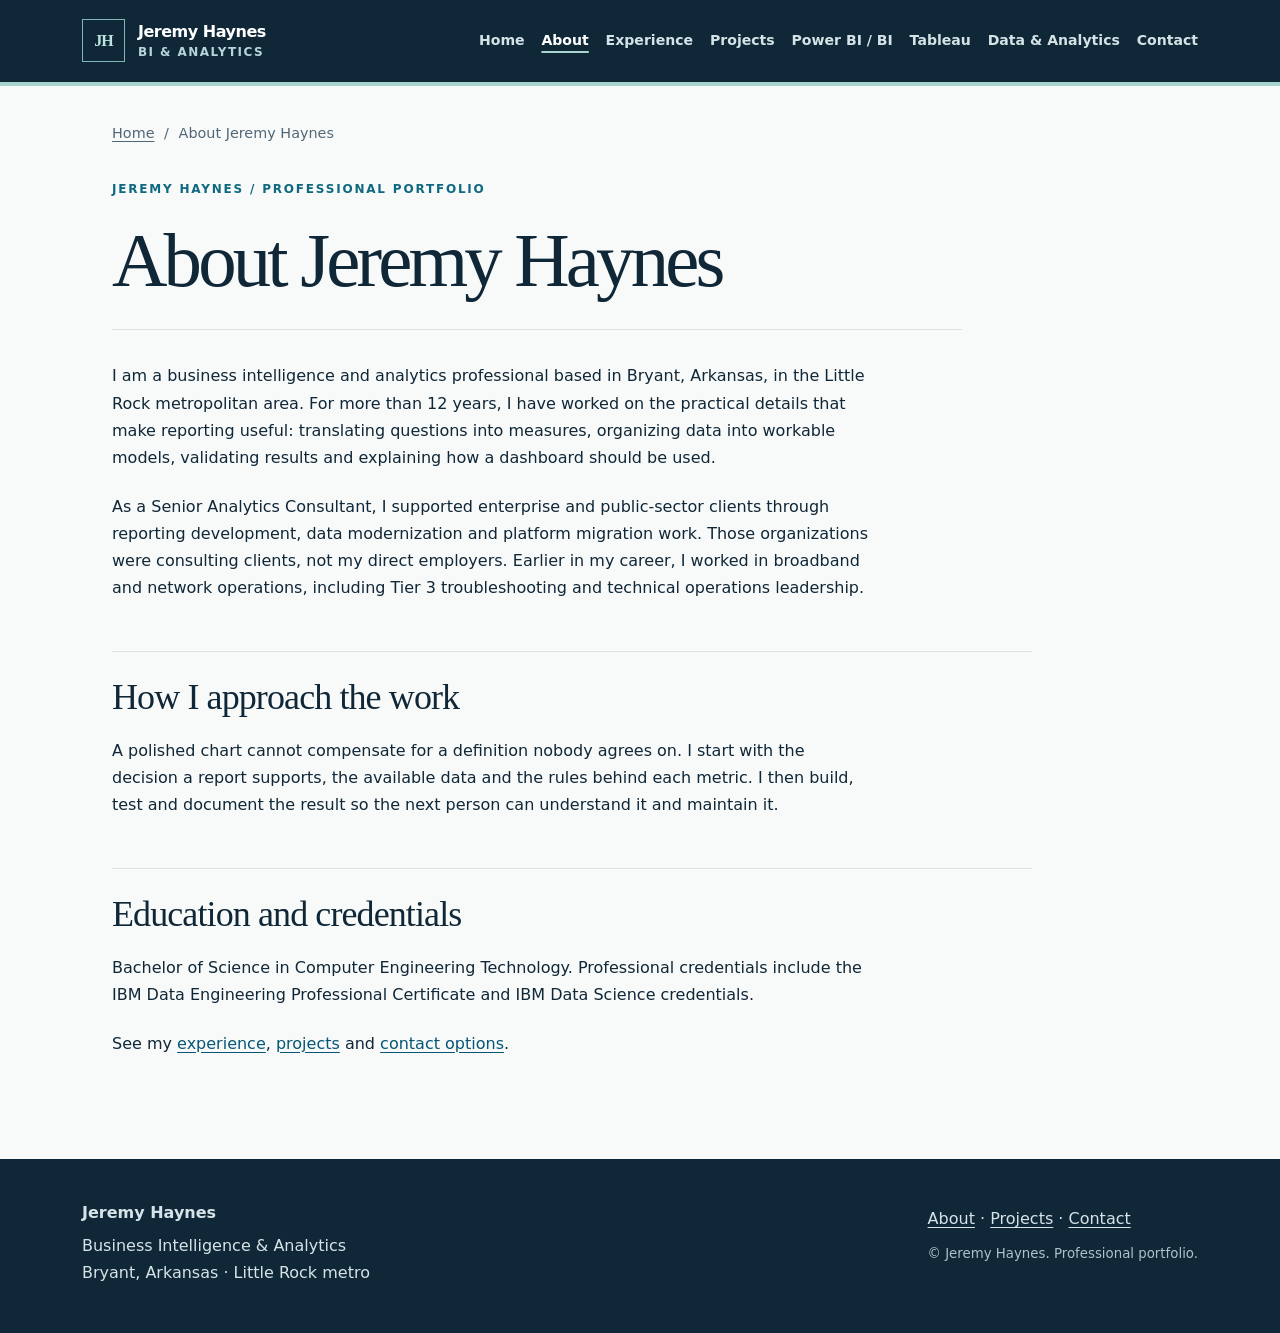
==== about/index.html @ a73002a8 "Add files via upload" ====
<!doctype html><html lang="en"><head><meta charset="utf-8"><meta name="viewport" content="width=device-width, initial-scale=1"><title>About Jeremy Haynes | BI Professional in Bryant, Arkansas</title><meta name="description" content="Meet Jeremy Haynes, a senior BI and analytics professional based in Bryant, Arkansas, with experience in consulting, enterprise reporting and network operations."><link rel="canonical" href="https://jeremy-haynes-professional.deadgilder.chatgpt.site/about/"><meta property="og:type" content="profile"><meta property="og:title" content="About Jeremy Haynes | BI Professional in Bryant, Arkansas"><meta property="og:description" content="Meet Jeremy Haynes, a senior BI and analytics professional based in Bryant, Arkansas, with experience in consulting, enterprise reporting and network operations."><meta property="og:url" content="https://jeremy-haynes-professional.deadgilder.chatgpt.site/about/"><meta property="og:site_name" content="Jeremy Haynes"><meta name="twitter:card" content="summary"><meta name="twitter:title" content="About Jeremy Haynes | BI Professional in Bryant, Arkansas"><meta name="twitter:description" content="Meet Jeremy Haynes, a senior BI and analytics professional based in Bryant, Arkansas, with experience in consulting, enterprise reporting and network operations."><meta name="theme-color" content="#102738"><link rel="icon" href="/favicon.svg" type="image/svg+xml"><link rel="stylesheet" href="/style.css"><script type="application/ld+json">{"@context": "https://schema.org", "@graph": [{"@type": "Person", "@id": "https://jeremy-haynes-professional.deadgilder.chatgpt.site/#jeremy-haynes", "name": "Jeremy Haynes", "url": "https://jeremy-haynes-professional.deadgilder.chatgpt.site/", "jobTitle": "Senior Business Intelligence and Analytics Professional", "description": "Senior business intelligence and analytics professional with more than 12 years of experience.", "homeLocation": {"@type": "Place", "name": "Bryant, Arkansas", "address": {"@type": "PostalAddress", "addressLocality": "Bryant", "addressRegion": "AR", "addressCountry": "US"}}, "knowsAbout": ["Power BI", "Tableau", "SQL", "Python", "DAX", "Data modeling", "Data visualization", "Data quality", "Analytics automation"], "hasCredential": [{"@type": "EducationalOccupationalCredential", "name": "Bachelor of Science in Computer Engineering Technology"}, {"@type": "EducationalOccupationalCredential", "name": "IBM Data Engineering Professional Certificate"}]}, {"@type": "WebSite", "@id": "https://jeremy-haynes-professional.deadgilder.chatgpt.site/#website", "name": "Jeremy Haynes | Business Intelligence & Analytics", "url": "https://jeremy-haynes-professional.deadgilder.chatgpt.site/", "publisher": {"@id": "https://jeremy-haynes-professional.deadgilder.chatgpt.site/#jeremy-haynes"}}, {"@type": "ProfilePage", "@id": "https://jeremy-haynes-professional.deadgilder.chatgpt.site/about/#webpage", "url": "https://jeremy-haynes-professional.deadgilder.chatgpt.site/about/", "name": "About Jeremy Haynes | BI Professional in Bryant, Arkansas", "isPartOf": {"@id": "https://jeremy-haynes-professional.deadgilder.chatgpt.site/#website"}, "about": {"@id": "https://jeremy-haynes-professional.deadgilder.chatgpt.site/#jeremy-haynes"}}, {"@type": "BreadcrumbList", "itemListElement": [{"@type": "ListItem", "position": 1, "name": "Home", "item": "https://jeremy-haynes-professional.deadgilder.chatgpt.site/"}, {"@type": "ListItem", "position": 2, "name": "About Jeremy Haynes", "item": "https://jeremy-haynes-professional.deadgilder.chatgpt.site/about/"}]}]}</script></head><body><a class="skip-link" href="#main">Skip to content</a><header class="site-header"><div class="header-inner"><a class="brand" href="/" aria-label="Jeremy Haynes, home"><span class="brand-mark" aria-hidden="true">JH</span><span>Jeremy Haynes<small>BI &amp; Analytics</small></span></a><nav class="primary-nav" aria-label="Main navigation"><a href="/">Home</a><a href="/about/" aria-current="page">About</a><a href="/experience/">Experience</a><a href="/projects/">Projects</a><a href="/power-bi-business-intelligence/">Power BI / BI</a><a href="/tableau/">Tableau</a><a href="/data-analytics/">Data &amp; Analytics</a><a href="/contact/">Contact</a></nav></div></header><main id="main" class="container"><nav class="breadcrumbs" aria-label="Breadcrumb"><a href="/">Home</a><span aria-hidden="true">/</span><span aria-current="page">About Jeremy Haynes</span></nav><div class="page-heading"><p class="eyebrow">JEREMY HAYNES / PROFESSIONAL PORTFOLIO</p><h1>About Jeremy Haynes</h1></div><div class="page-body"><p>I am a business intelligence and analytics professional based in Bryant, Arkansas, in the Little Rock metropolitan area. For more than 12 years, I have worked on the practical details that make reporting useful: translating questions into measures, organizing data into workable models, validating results and explaining how a dashboard should be used.</p><p>As a Senior Analytics Consultant, I supported enterprise and public-sector clients through reporting development, data modernization and platform migration work. Those organizations were consulting clients, not my direct employers. Earlier in my career, I worked in broadband and network operations, including Tier 3 troubleshooting and technical operations leadership.</p><section class="content-section"><h2>How I approach the work</h2><p>A polished chart cannot compensate for a definition nobody agrees on. I start with the decision a report supports, the available data and the rules behind each metric. I then build, test and document the result so the next person can understand it and maintain it.</p></section><section class="content-section"><h2>Education and credentials</h2><p>Bachelor of Science in Computer Engineering Technology. Professional credentials include the IBM Data Engineering Professional Certificate and IBM Data Science credentials.</p></section><p>See my <a href="/experience/">experience</a>, <a href="/projects/">projects</a> and <a href="/contact/">contact options</a>.</p></div></main><footer class="footer"><div class="footer-inner"><div><strong>Jeremy Haynes</strong><p>Business Intelligence &amp; Analytics<br>Bryant, Arkansas · Little Rock metro</p></div><div><p><a href="/about/">About</a> · <a href="/projects/">Projects</a> · <a href="/contact/">Contact</a></p><small>© Jeremy Haynes. Professional portfolio.</small></div></div></footer></body></html>
---- style.css ----
:root{color-scheme:light;--ink:#102738;--muted:#526776;--blue:#136382;--line:#d9e2e5;--paper:#f8faf9;--white:#fff;--accent:#a8d4cf}*{box-sizing:border-box}html{scroll-behavior:smooth}body{margin:0;background:var(--paper);color:var(--ink);font:1rem/1.7 system-ui,-apple-system,BlinkMacSystemFont,"Segoe UI",sans-serif}a{color:#075676;text-underline-offset:.2em}a:hover{color:#003e57}a:focus-visible{outline:3px solid #e49b37;outline-offset:4px;border-radius:2px}.skip-link{position:absolute;top:-100px;left:1rem;background:#fff;padding:.6rem 1rem;z-index:10}.skip-link:focus{top:1rem}.site-header{background:#102738;color:#fff;border-bottom:4px solid var(--accent)}.header-inner,.footer-inner{max-width:1180px;margin:auto;padding:1.2rem clamp(1rem,4vw,2rem);display:flex;justify-content:space-between;gap:2rem;align-items:center}.brand{display:flex;align-items:center;gap:.8rem;color:#fff;text-decoration:none;font-weight:720;letter-spacing:-.03em;line-height:1.2;white-space:nowrap}.brand:hover{color:#fff}.brand small{display:block;margin-top:.25rem;color:#b7d4da;font-size:.75rem;font-weight:550;letter-spacing:.12em;text-transform:uppercase}.brand-mark{width:2.7rem;height:2.7rem;display:grid;place-items:center;border:1px solid #83b5ba;color:#bde5df;font:600 1rem Georgia,serif;letter-spacing:-.05em}.primary-nav{display:flex;flex-wrap:wrap;justify-content:flex-end;gap:.2rem 1.05rem}.primary-nav a{color:#d4e3e6;text-decoration:none;font-size:.88rem;font-weight:600;white-space:nowrap;padding:.2rem 0}.primary-nav a:hover,.primary-nav a[aria-current]{color:#fff;text-decoration:underline;text-decoration-color:var(--accent);text-decoration-thickness:2px;text-underline-offset:.45em}.container{max-width:1120px;margin:0 auto;padding:2.2rem clamp(1rem,4vw,2rem) 5rem}.breadcrumbs{display:flex;gap:.6rem;flex-wrap:wrap;color:var(--muted);font-size:.9rem;margin-bottom:2.2rem}.breadcrumbs a{color:var(--muted)}.page-heading{max-width:850px;border-bottom:1px solid var(--line);padding-bottom:1.5rem;margin:0 0 2rem}.eyebrow{font-size:.75rem!important;letter-spacing:.15em;text-transform:uppercase;font-weight:750;color:#0e6980;line-height:1.5}.page-heading h1{font:normal clamp(2.7rem,6vw,5.6rem)/1.06 Georgia,"Times New Roman",serif;letter-spacing:-.05em;margin:.55rem 0 .25rem;text-wrap:balance}.page-body{max-width:920px}.page-body>p,.content-section>p{max-width:760px}p{margin:0 0 1.35rem}.intro{font:normal clamp(1.35rem,2.4vw,1.75rem)/1.45 Georgia,serif;color:#173b4b}.home-lead{display:grid;grid-template-columns:minmax(0,1.8fr) minmax(240px,.9fr);gap:clamp(2rem,5vw,4rem);align-items:start}.focus-panel{background:#e6f0ef;border-left:4px solid #187d85;padding:1.5rem;margin-top:.2rem}.focus-panel strong{display:block;font:normal 1.45rem/1.3 Georgia,serif;margin:.8rem 0}.focus-panel p{font-size:.95rem;margin:0}.actions{display:flex;gap:1rem;flex-wrap:wrap;margin:1.7rem 0}.actions a{background:#10546c;color:#fff;padding:.6rem 1rem;text-decoration:none;font-weight:650}.actions a+a{background:transparent;color:#10546c;border:1px solid #8db0b8}.content-section{border-top:1px solid var(--line);margin:3.1rem 0 0;padding-top:1.5rem}.content-section h2{font:normal clamp(1.7rem,3vw,2.25rem)/1.2 Georgia,serif;letter-spacing:-.025em;margin:0 0 1.1rem}.content-section h3{font-size:1.12rem;line-height:1.3;margin:.4rem 0 .6rem}.cards{display:grid;grid-template-columns:repeat(2,minmax(0,1fr));gap:1rem;margin-top:1.5rem}.card{background:#fff;border:1px solid var(--line);padding:1.35rem 1.45rem;display:flex;flex-direction:column;min-height:230px}.card h3 a{color:var(--ink);text-decoration:none}.card h3 a:hover{text-decoration:underline}.card p{color:#3d5663;font-size:.96rem}.card .text-link{margin-top:auto;font-weight:650;font-size:.9rem}.capability-grid{display:grid;grid-template-columns:repeat(3,minmax(0,1fr));gap:1.5rem}.capability-grid h3{border-left:3px solid #64a7a7;padding-left:.65rem}.visual-placeholder{margin:2rem 0;min-height:250px;background:repeating-linear-gradient(0deg,#e6eeee,#e6eeee 1px,#f4f8f7 1px,#f4f8f7 35px);border:1px solid #c7d9d9;display:flex;flex-direction:column;justify-content:center;align-items:center;text-align:center;padding:2rem;color:#305465}.visual-placeholder span{font-size:.7rem;font-weight:750;letter-spacing:.2em}.visual-placeholder strong{font:normal 1.6rem Georgia,serif;margin:.5rem 0}.visual-placeholder small{font-size:.8rem}.external-links{display:flex;flex-wrap:wrap;gap:.8rem}.external-links a{padding:.65rem 1rem;background:#e6f0ef}.quiet{color:var(--muted);font-style:italic}.footer{background:#102738;color:#d6e4e7}.footer-inner{align-items:start;padding-top:2.5rem;padding-bottom:2.5rem}.footer a{color:#d6e4e7}.footer p{margin:.4rem 0}.footer small{color:#abc3c8}.sr-only{position:absolute;width:1px;height:1px;padding:0;margin:-1px;overflow:hidden;clip:rect(0,0,0,0);white-space:nowrap;border:0}@media(max-width:850px){.header-inner{display:block}.primary-nav{justify-content:flex-start;margin-top:1.3rem;gap:.5rem 1rem}.home-lead{grid-template-columns:1fr}.focus-panel{max-width:600px}.capability-grid{grid-template-columns:1fr 1fr}}@media(max-width:600px){.container{padding-top:1.4rem;padding-bottom:3.5rem}.breadcrumbs{margin-bottom:1.5rem}.cards,.capability-grid{grid-template-columns:1fr}.card{min-height:0}.footer-inner{display:block}.primary-nav{gap:.4rem .9rem}.primary-nav a{font-size:.84rem}.page-heading h1{font-size:clamp(2.55rem,11vw,4rem)}}@media(prefers-reduced-motion:reduce){html{scroll-behavior:auto}}
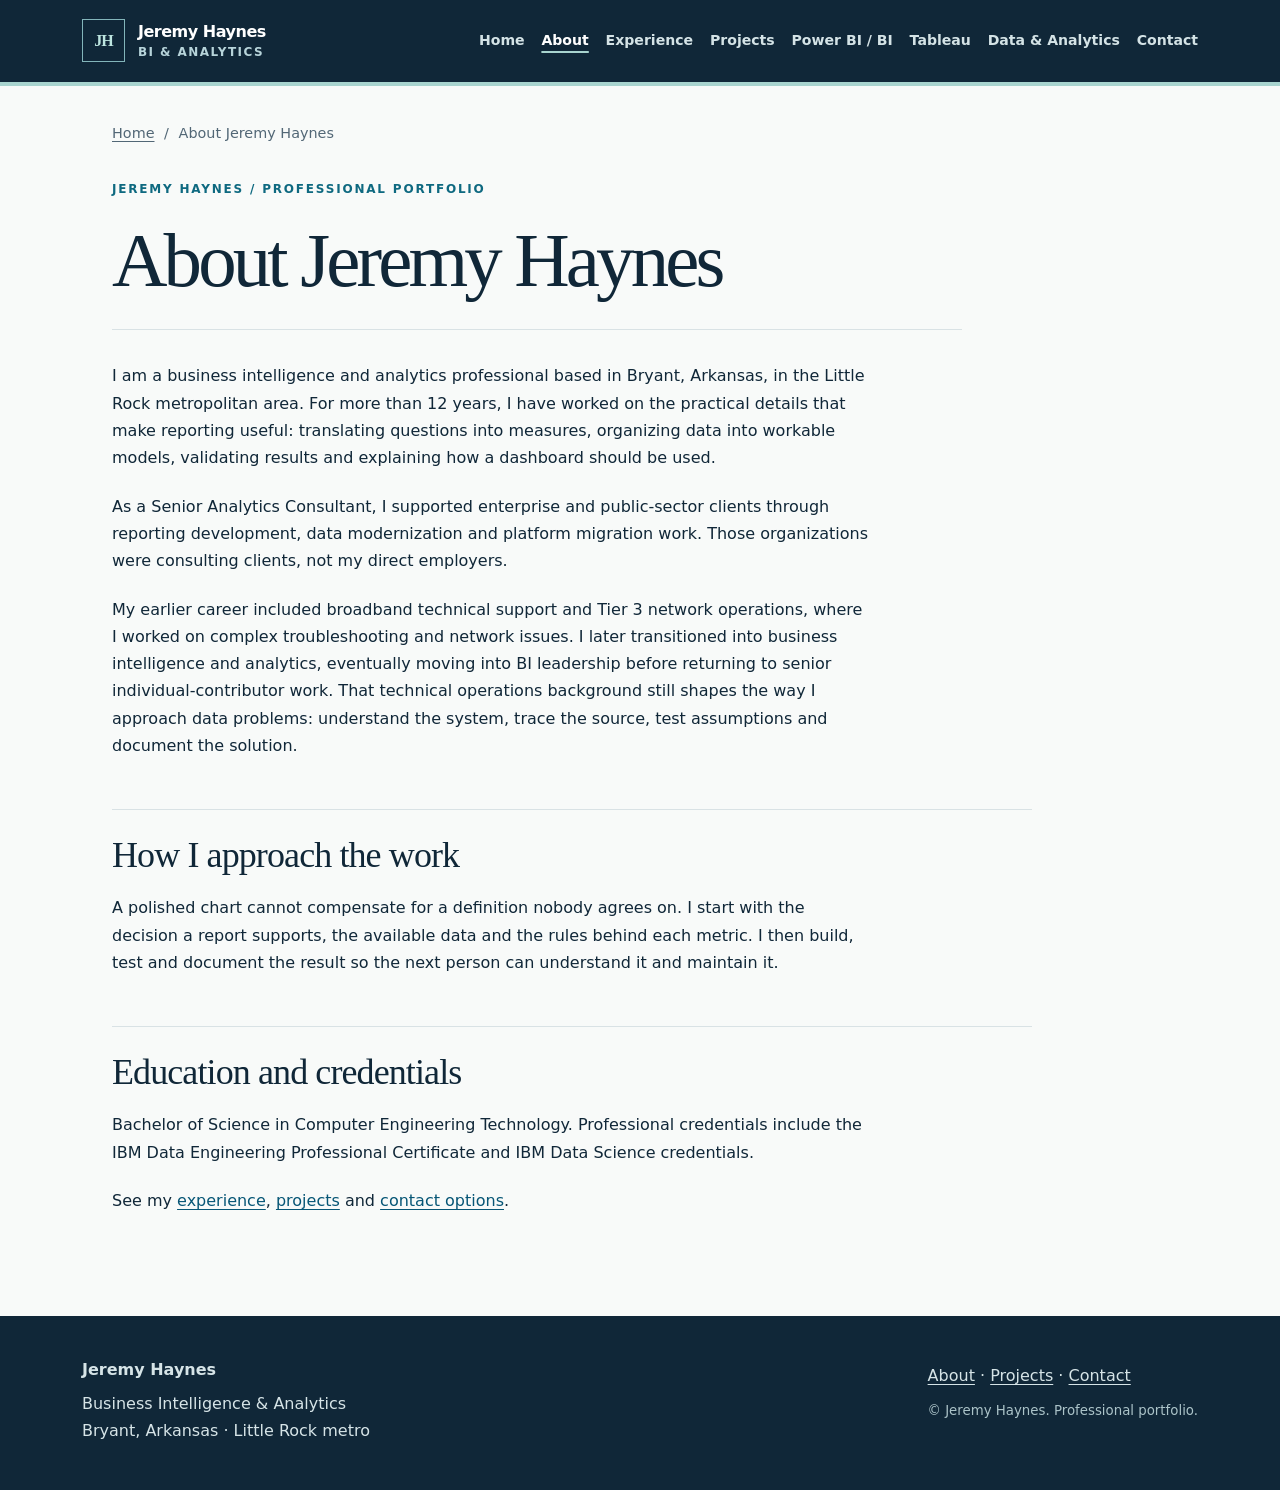
==== commit 6d77a140: "Fixed About and Data & Analytics" ====
--- a/about/index.html
+++ b/about/index.html
@@ -1 +1,92 @@
-<!doctype html><html lang="en"><head><meta charset="utf-8"><meta name="viewport" content="width=device-width, initial-scale=1"><title>About Jeremy Haynes | BI Professional in Bryant, Arkansas</title><meta name="description" content="Meet Jeremy Haynes, a senior BI and analytics professional based in Bryant, Arkansas, with experience in consulting, enterprise reporting and network operations."><link rel="canonical" href="https://jeremy-haynes-professional.deadgilder.chatgpt.site/about/"><meta property="og:type" content="profile"><meta property="og:title" content="About Jeremy Haynes | BI Professional in Bryant, Arkansas"><meta property="og:description" content="Meet Jeremy Haynes, a senior BI and analytics professional based in Bryant, Arkansas, with experience in consulting, enterprise reporting and network operations."><meta property="og:url" content="https://jeremy-haynes-professional.deadgilder.chatgpt.site/about/"><meta property="og:site_name" content="Jeremy Haynes"><meta name="twitter:card" content="summary"><meta name="twitter:title" content="About Jeremy Haynes | BI Professional in Bryant, Arkansas"><meta name="twitter:description" content="Meet Jeremy Haynes, a senior BI and analytics professional based in Bryant, Arkansas, with experience in consulting, enterprise reporting and network operations."><meta name="theme-color" content="#102738"><link rel="icon" href="/favicon.svg" type="image/svg+xml"><link rel="stylesheet" href="/style.css"><script type="application/ld+json">{"@context": "https://schema.org", "@graph": [{"@type": "Person", "@id": "https://jeremy-haynes-professional.deadgilder.chatgpt.site/#jeremy-haynes", "name": "Jeremy Haynes", "url": "https://jeremy-haynes-professional.deadgilder.chatgpt.site/", "jobTitle": "Senior Business Intelligence and Analytics Professional", "description": "Senior business intelligence and analytics professional with more than 12 years of experience.", "homeLocation": {"@type": "Place", "name": "Bryant, Arkansas", "address": {"@type": "PostalAddress", "addressLocality": "Bryant", "addressRegion": "AR", "addressCountry": "US"}}, "knowsAbout": ["Power BI", "Tableau", "SQL", "Python", "DAX", "Data modeling", "Data visualization", "Data quality", "Analytics automation"], "hasCredential": [{"@type": "EducationalOccupationalCredential", "name": "Bachelor of Science in Computer Engineering Technology"}, {"@type": "EducationalOccupationalCredential", "name": "IBM Data Engineering Professional Certificate"}]}, {"@type": "WebSite", "@id": "https://jeremy-haynes-professional.deadgilder.chatgpt.site/#website", "name": "Jeremy Haynes | Business Intelligence & Analytics", "url": "https://jeremy-haynes-professional.deadgilder.chatgpt.site/", "publisher": {"@id": "https://jeremy-haynes-professional.deadgilder.chatgpt.site/#jeremy-haynes"}}, {"@type": "ProfilePage", "@id": "https://jeremy-haynes-professional.deadgilder.chatgpt.site/about/#webpage", "url": "https://jeremy-haynes-professional.deadgilder.chatgpt.site/about/", "name": "About Jeremy Haynes | BI Professional in Bryant, Arkansas", "isPartOf": {"@id": "https://jeremy-haynes-professional.deadgilder.chatgpt.site/#website"}, "about": {"@id": "https://jeremy-haynes-professional.deadgilder.chatgpt.site/#jeremy-haynes"}}, {"@type": "BreadcrumbList", "itemListElement": [{"@type": "ListItem", "position": 1, "name": "Home", "item": "https://jeremy-haynes-professional.deadgilder.chatgpt.site/"}, {"@type": "ListItem", "position": 2, "name": "About Jeremy Haynes", "item": "https://jeremy-haynes-professional.deadgilder.chatgpt.site/about/"}]}]}</script></head><body><a class="skip-link" href="#main">Skip to content</a><header class="site-header"><div class="header-inner"><a class="brand" href="/" aria-label="Jeremy Haynes, home"><span class="brand-mark" aria-hidden="true">JH</span><span>Jeremy Haynes<small>BI &amp; Analytics</small></span></a><nav class="primary-nav" aria-label="Main navigation"><a href="/">Home</a><a href="/about/" aria-current="page">About</a><a href="/experience/">Experience</a><a href="/projects/">Projects</a><a href="/power-bi-business-intelligence/">Power BI / BI</a><a href="/tableau/">Tableau</a><a href="/data-analytics/">Data &amp; Analytics</a><a href="/contact/">Contact</a></nav></div></header><main id="main" class="container"><nav class="breadcrumbs" aria-label="Breadcrumb"><a href="/">Home</a><span aria-hidden="true">/</span><span aria-current="page">About Jeremy Haynes</span></nav><div class="page-heading"><p class="eyebrow">JEREMY HAYNES / PROFESSIONAL PORTFOLIO</p><h1>About Jeremy Haynes</h1></div><div class="page-body"><p>I am a business intelligence and analytics professional based in Bryant, Arkansas, in the Little Rock metropolitan area. For more than 12 years, I have worked on the practical details that make reporting useful: translating questions into measures, organizing data into workable models, validating results and explaining how a dashboard should be used.</p><p>As a Senior Analytics Consultant, I supported enterprise and public-sector clients through reporting development, data modernization and platform migration work. Those organizations were consulting clients, not my direct employers. Earlier in my career, I worked in broadband and network operations, including Tier 3 troubleshooting and technical operations leadership.</p><section class="content-section"><h2>How I approach the work</h2><p>A polished chart cannot compensate for a definition nobody agrees on. I start with the decision a report supports, the available data and the rules behind each metric. I then build, test and document the result so the next person can understand it and maintain it.</p></section><section class="content-section"><h2>Education and credentials</h2><p>Bachelor of Science in Computer Engineering Technology. Professional credentials include the IBM Data Engineering Professional Certificate and IBM Data Science credentials.</p></section><p>See my <a href="/experience/">experience</a>, <a href="/projects/">projects</a> and <a href="/contact/">contact options</a>.</p></div></main><footer class="footer"><div class="footer-inner"><div><strong>Jeremy Haynes</strong><p>Business Intelligence &amp; Analytics<br>Bryant, Arkansas · Little Rock metro</p></div><div><p><a href="/about/">About</a> · <a href="/projects/">Projects</a> · <a href="/contact/">Contact</a></p><small>© Jeremy Haynes. Professional portfolio.</small></div></div></footer></body></html>+<!doctype html>
+<html lang="en">
+
+<head>
+    <meta charset="utf-8">
+    <meta name="viewport" content="width=device-width, initial-scale=1">
+    <title>About Jeremy Haynes | BI Professional in Bryant, Arkansas</title>
+    <meta name="description"
+        content="Meet Jeremy Haynes, a senior BI and analytics professional based in Bryant, Arkansas, with experience in consulting, enterprise reporting and network operations.">
+    <link rel="canonical" href="https://jeremy-haynes-professional.deadgilder.chatgpt.site/about/">
+    <meta property="og:type" content="profile">
+    <meta property="og:title" content="About Jeremy Haynes | BI Professional in Bryant, Arkansas">
+    <meta property="og:description"
+        content="Meet Jeremy Haynes, a senior BI and analytics professional based in Bryant, Arkansas, with experience in consulting, enterprise reporting and network operations.">
+    <meta property="og:url" content="https://jeremy-haynes-professional.deadgilder.chatgpt.site/about/">
+    <meta property="og:site_name" content="Jeremy Haynes">
+    <meta name="twitter:card" content="summary">
+    <meta name="twitter:title" content="About Jeremy Haynes | BI Professional in Bryant, Arkansas">
+    <meta name="twitter:description"
+        content="Meet Jeremy Haynes, a senior BI and analytics professional based in Bryant, Arkansas, with experience in consulting, enterprise reporting and network operations.">
+    <meta name="theme-color" content="#102738">
+    <link rel="icon" href="/favicon.svg" type="image/svg+xml">
+    <link rel="stylesheet" href="/style.css">
+    <script
+        type="application/ld+json">{"@context": "https://schema.org", "@graph": [{"@type": "Person", "@id": "https://jeremy-haynes-professional.deadgilder.chatgpt.site/#jeremy-haynes", "name": "Jeremy Haynes", "url": "https://jeremy-haynes-professional.deadgilder.chatgpt.site/", "jobTitle": "Senior Business Intelligence and Analytics Professional", "description": "Senior business intelligence and analytics professional with more than 12 years of experience.", "homeLocation": {"@type": "Place", "name": "Bryant, Arkansas", "address": {"@type": "PostalAddress", "addressLocality": "Bryant", "addressRegion": "AR", "addressCountry": "US"}}, "knowsAbout": ["Power BI", "Tableau", "SQL", "Python", "DAX", "Data modeling", "Data visualization", "Data quality", "Analytics automation"], "hasCredential": [{"@type": "EducationalOccupationalCredential", "name": "Bachelor of Science in Computer Engineering Technology"}, {"@type": "EducationalOccupationalCredential", "name": "IBM Data Engineering Professional Certificate"}]}, {"@type": "WebSite", "@id": "https://jeremy-haynes-professional.deadgilder.chatgpt.site/#website", "name": "Jeremy Haynes | Business Intelligence & Analytics", "url": "https://jeremy-haynes-professional.deadgilder.chatgpt.site/", "publisher": {"@id": "https://jeremy-haynes-professional.deadgilder.chatgpt.site/#jeremy-haynes"}}, {"@type": "ProfilePage", "@id": "https://jeremy-haynes-professional.deadgilder.chatgpt.site/about/#webpage", "url": "https://jeremy-haynes-professional.deadgilder.chatgpt.site/about/", "name": "About Jeremy Haynes | BI Professional in Bryant, Arkansas", "isPartOf": {"@id": "https://jeremy-haynes-professional.deadgilder.chatgpt.site/#website"}, "about": {"@id": "https://jeremy-haynes-professional.deadgilder.chatgpt.site/#jeremy-haynes"}}, {"@type": "BreadcrumbList", "itemListElement": [{"@type": "ListItem", "position": 1, "name": "Home", "item": "https://jeremy-haynes-professional.deadgilder.chatgpt.site/"}, {"@type": "ListItem", "position": 2, "name": "About Jeremy Haynes", "item": "https://jeremy-haynes-professional.deadgilder.chatgpt.site/about/"}]}]}</script>
+</head>
+
+<body><a class="skip-link" href="#main">Skip to content</a>
+    <header class="site-header">
+        <div class="header-inner"><a class="brand" href="/" aria-label="Jeremy Haynes, home"><span class="brand-mark"
+                    aria-hidden="true">JH</span><span>Jeremy Haynes<small>BI &amp; Analytics</small></span></a>
+            <nav class="primary-nav" aria-label="Main navigation"><a href="/">Home</a><a href="/about/"
+                    aria-current="page">About</a><a href="/experience/">Experience</a><a
+                    href="/projects/">Projects</a><a href="/power-bi-business-intelligence/">Power BI / BI</a><a
+                    href="/tableau/">Tableau</a><a href="/data-analytics/">Data &amp; Analytics</a><a
+                    href="/contact/">Contact</a></nav>
+        </div>
+    </header>
+    <main id="main" class="container">
+        <nav class="breadcrumbs" aria-label="Breadcrumb"><a href="/">Home</a><span aria-hidden="true">/</span><span
+                aria-current="page">About Jeremy Haynes</span></nav>
+        <div class="page-heading">
+            <p class="eyebrow">JEREMY HAYNES / PROFESSIONAL PORTFOLIO</p>
+            <h1>About Jeremy Haynes</h1>
+        </div>
+        <div class="page-body">
+            <p>I am a business intelligence and analytics professional based in Bryant, Arkansas, in the Little Rock
+                metropolitan area. For more than 12 years, I have worked on the practical details that make reporting
+                useful: translating questions into measures, organizing data into workable models, validating results
+                and explaining how a dashboard should be used.</p>
+            <p>As a Senior Analytics Consultant, I supported enterprise and public-sector clients through reporting
+                development, data modernization and platform migration work. Those organizations were consulting
+                clients, not my direct employers.</p>
+                
+            <p>
+                My earlier career included broadband technical support and Tier 3 network
+                operations, where I worked on complex troubleshooting and network issues.
+                I later transitioned into business intelligence and analytics, eventually
+                moving into BI leadership before returning to senior individual-contributor
+                work. That technical operations background still shapes the way I approach
+                data problems: understand the system, trace the source, test assumptions
+                and document the solution.
+            </p>
+            <section class="content-section">
+                <h2>How I approach the work</h2>
+                <p>A polished chart cannot compensate for a definition nobody agrees on. I start with the decision a
+                    report supports, the available data and the rules behind each metric. I then build, test and
+                    document the result so the next person can understand it and maintain it.</p>
+            </section>
+            <section class="content-section">
+                <h2>Education and credentials</h2>
+                <p>Bachelor of Science in Computer Engineering Technology. Professional credentials include the IBM Data
+                    Engineering Professional Certificate and IBM Data Science credentials.</p>
+            </section>
+            <p>See my <a href="/experience/">experience</a>, <a href="/projects/">projects</a> and <a
+                    href="/contact/">contact options</a>.</p>
+        </div>
+    </main>
+    <footer class="footer">
+        <div class="footer-inner">
+            <div><strong>Jeremy Haynes</strong>
+                <p>Business Intelligence &amp; Analytics<br>Bryant, Arkansas · Little Rock metro</p>
+            </div>
+            <div>
+                <p><a href="/about/">About</a> · <a href="/projects/">Projects</a> · <a href="/contact/">Contact</a></p>
+                <small>© Jeremy Haynes. Professional portfolio.</small>
+            </div>
+        </div>
+    </footer>
+</body>
+
+</html>
--- a/style.css
+++ b/style.css
@@ -1 +1,458 @@
-:root{color-scheme:light;--ink:#102738;--muted:#526776;--blue:#136382;--line:#d9e2e5;--paper:#f8faf9;--white:#fff;--accent:#a8d4cf}*{box-sizing:border-box}html{scroll-behavior:smooth}body{margin:0;background:var(--paper);color:var(--ink);font:1rem/1.7 system-ui,-apple-system,BlinkMacSystemFont,"Segoe UI",sans-serif}a{color:#075676;text-underline-offset:.2em}a:hover{color:#003e57}a:focus-visible{outline:3px solid #e49b37;outline-offset:4px;border-radius:2px}.skip-link{position:absolute;top:-100px;left:1rem;background:#fff;padding:.6rem 1rem;z-index:10}.skip-link:focus{top:1rem}.site-header{background:#102738;color:#fff;border-bottom:4px solid var(--accent)}.header-inner,.footer-inner{max-width:1180px;margin:auto;padding:1.2rem clamp(1rem,4vw,2rem);display:flex;justify-content:space-between;gap:2rem;align-items:center}.brand{display:flex;align-items:center;gap:.8rem;color:#fff;text-decoration:none;font-weight:720;letter-spacing:-.03em;line-height:1.2;white-space:nowrap}.brand:hover{color:#fff}.brand small{display:block;margin-top:.25rem;color:#b7d4da;font-size:.75rem;font-weight:550;letter-spacing:.12em;text-transform:uppercase}.brand-mark{width:2.7rem;height:2.7rem;display:grid;place-items:center;border:1px solid #83b5ba;color:#bde5df;font:600 1rem Georgia,serif;letter-spacing:-.05em}.primary-nav{display:flex;flex-wrap:wrap;justify-content:flex-end;gap:.2rem 1.05rem}.primary-nav a{color:#d4e3e6;text-decoration:none;font-size:.88rem;font-weight:600;white-space:nowrap;padding:.2rem 0}.primary-nav a:hover,.primary-nav a[aria-current]{color:#fff;text-decoration:underline;text-decoration-color:var(--accent);text-decoration-thickness:2px;text-underline-offset:.45em}.container{max-width:1120px;margin:0 auto;padding:2.2rem clamp(1rem,4vw,2rem) 5rem}.breadcrumbs{display:flex;gap:.6rem;flex-wrap:wrap;color:var(--muted);font-size:.9rem;margin-bottom:2.2rem}.breadcrumbs a{color:var(--muted)}.page-heading{max-width:850px;border-bottom:1px solid var(--line);padding-bottom:1.5rem;margin:0 0 2rem}.eyebrow{font-size:.75rem!important;letter-spacing:.15em;text-transform:uppercase;font-weight:750;color:#0e6980;line-height:1.5}.page-heading h1{font:normal clamp(2.7rem,6vw,5.6rem)/1.06 Georgia,"Times New Roman",serif;letter-spacing:-.05em;margin:.55rem 0 .25rem;text-wrap:balance}.page-body{max-width:920px}.page-body>p,.content-section>p{max-width:760px}p{margin:0 0 1.35rem}.intro{font:normal clamp(1.35rem,2.4vw,1.75rem)/1.45 Georgia,serif;color:#173b4b}.home-lead{display:grid;grid-template-columns:minmax(0,1.8fr) minmax(240px,.9fr);gap:clamp(2rem,5vw,4rem);align-items:start}.focus-panel{background:#e6f0ef;border-left:4px solid #187d85;padding:1.5rem;margin-top:.2rem}.focus-panel strong{display:block;font:normal 1.45rem/1.3 Georgia,serif;margin:.8rem 0}.focus-panel p{font-size:.95rem;margin:0}.actions{display:flex;gap:1rem;flex-wrap:wrap;margin:1.7rem 0}.actions a{background:#10546c;color:#fff;padding:.6rem 1rem;text-decoration:none;font-weight:650}.actions a+a{background:transparent;color:#10546c;border:1px solid #8db0b8}.content-section{border-top:1px solid var(--line);margin:3.1rem 0 0;padding-top:1.5rem}.content-section h2{font:normal clamp(1.7rem,3vw,2.25rem)/1.2 Georgia,serif;letter-spacing:-.025em;margin:0 0 1.1rem}.content-section h3{font-size:1.12rem;line-height:1.3;margin:.4rem 0 .6rem}.cards{display:grid;grid-template-columns:repeat(2,minmax(0,1fr));gap:1rem;margin-top:1.5rem}.card{background:#fff;border:1px solid var(--line);padding:1.35rem 1.45rem;display:flex;flex-direction:column;min-height:230px}.card h3 a{color:var(--ink);text-decoration:none}.card h3 a:hover{text-decoration:underline}.card p{color:#3d5663;font-size:.96rem}.card .text-link{margin-top:auto;font-weight:650;font-size:.9rem}.capability-grid{display:grid;grid-template-columns:repeat(3,minmax(0,1fr));gap:1.5rem}.capability-grid h3{border-left:3px solid #64a7a7;padding-left:.65rem}.visual-placeholder{margin:2rem 0;min-height:250px;background:repeating-linear-gradient(0deg,#e6eeee,#e6eeee 1px,#f4f8f7 1px,#f4f8f7 35px);border:1px solid #c7d9d9;display:flex;flex-direction:column;justify-content:center;align-items:center;text-align:center;padding:2rem;color:#305465}.visual-placeholder span{font-size:.7rem;font-weight:750;letter-spacing:.2em}.visual-placeholder strong{font:normal 1.6rem Georgia,serif;margin:.5rem 0}.visual-placeholder small{font-size:.8rem}.external-links{display:flex;flex-wrap:wrap;gap:.8rem}.external-links a{padding:.65rem 1rem;background:#e6f0ef}.quiet{color:var(--muted);font-style:italic}.footer{background:#102738;color:#d6e4e7}.footer-inner{align-items:start;padding-top:2.5rem;padding-bottom:2.5rem}.footer a{color:#d6e4e7}.footer p{margin:.4rem 0}.footer small{color:#abc3c8}.sr-only{position:absolute;width:1px;height:1px;padding:0;margin:-1px;overflow:hidden;clip:rect(0,0,0,0);white-space:nowrap;border:0}@media(max-width:850px){.header-inner{display:block}.primary-nav{justify-content:flex-start;margin-top:1.3rem;gap:.5rem 1rem}.home-lead{grid-template-columns:1fr}.focus-panel{max-width:600px}.capability-grid{grid-template-columns:1fr 1fr}}@media(max-width:600px){.container{padding-top:1.4rem;padding-bottom:3.5rem}.breadcrumbs{margin-bottom:1.5rem}.cards,.capability-grid{grid-template-columns:1fr}.card{min-height:0}.footer-inner{display:block}.primary-nav{gap:.4rem .9rem}.primary-nav a{font-size:.84rem}.page-heading h1{font-size:clamp(2.55rem,11vw,4rem)}}@media(prefers-reduced-motion:reduce){html{scroll-behavior:auto}}
+:root {
+    color-scheme: light;
+    --ink: #102738;
+    --muted: #526776;
+    --blue: #136382;
+    --line: #d9e2e5;
+    --paper: #f8faf9;
+    --white: #fff;
+    --accent: #a8d4cf
+}
+
+* {
+    box-sizing: border-box
+}
+
+html {
+    scroll-behavior: smooth
+}
+
+body {
+    margin: 0;
+    background: var(--paper);
+    color: var(--ink);
+    font: 1rem/1.7 system-ui, -apple-system, BlinkMacSystemFont, "Segoe UI", sans-serif
+}
+
+a {
+    color: #075676;
+    text-underline-offset: .2em
+}
+
+a:hover {
+    color: #003e57
+}
+
+a:focus-visible {
+    outline: 3px solid #e49b37;
+    outline-offset: 4px;
+    border-radius: 2px
+}
+
+.skip-link {
+    position: absolute;
+    top: -100px;
+    left: 1rem;
+    background: #fff;
+    padding: .6rem 1rem;
+    z-index: 10
+}
+
+.skip-link:focus {
+    top: 1rem
+}
+
+.site-header {
+    background: #102738;
+    color: #fff;
+    border-bottom: 4px solid var(--accent)
+}
+
+.header-inner,
+.footer-inner {
+    max-width: 1180px;
+    margin: auto;
+    padding: 1.2rem clamp(1rem, 4vw, 2rem);
+    display: flex;
+    justify-content: space-between;
+    gap: 2rem;
+    align-items: center
+}
+
+.brand {
+    display: flex;
+    align-items: center;
+    gap: .8rem;
+    color: #fff;
+    text-decoration: none;
+    font-weight: 720;
+    letter-spacing: -.03em;
+    line-height: 1.2;
+    white-space: nowrap
+}
+
+.brand:hover {
+    color: #fff
+}
+
+.brand small {
+    display: block;
+    margin-top: .25rem;
+    color: #b7d4da;
+    font-size: .75rem;
+    font-weight: 550;
+    letter-spacing: .12em;
+    text-transform: uppercase
+}
+
+.brand-mark {
+    width: 2.7rem;
+    height: 2.7rem;
+    display: grid;
+    place-items: center;
+    border: 1px solid #83b5ba;
+    color: #bde5df;
+    font: 600 1rem Georgia, serif;
+    letter-spacing: -.05em
+}
+
+.primary-nav {
+    display: flex;
+    flex-wrap: wrap;
+    justify-content: flex-end;
+    gap: .2rem 1.05rem
+}
+
+.primary-nav a {
+    color: #d4e3e6;
+    text-decoration: none;
+    font-size: .88rem;
+    font-weight: 600;
+    white-space: nowrap;
+    padding: .2rem 0
+}
+
+.primary-nav a:hover,
+.primary-nav a[aria-current] {
+    color: #fff;
+    text-decoration: underline;
+    text-decoration-color: var(--accent);
+    text-decoration-thickness: 2px;
+    text-underline-offset: .45em
+}
+
+.container {
+    max-width: 1120px;
+    margin: 0 auto;
+    padding: 2.2rem clamp(1rem, 4vw, 2rem) 5rem
+}
+
+.breadcrumbs {
+    display: flex;
+    gap: .6rem;
+    flex-wrap: wrap;
+    color: var(--muted);
+    font-size: .9rem;
+    margin-bottom: 2.2rem
+}
+
+.breadcrumbs a {
+    color: var(--muted)
+}
+
+.page-heading {
+    max-width: 850px;
+    border-bottom: 1px solid var(--line);
+    padding-bottom: 1.5rem;
+    margin: 0 0 2rem
+}
+
+.eyebrow {
+    font-size: .75rem !important;
+    letter-spacing: .15em;
+    text-transform: uppercase;
+    font-weight: 750;
+    color: #0e6980;
+    line-height: 1.5
+}
+
+.page-heading h1 {
+    font: normal clamp(2.7rem, 6vw, 5.6rem)/1.06 Georgia, "Times New Roman", serif;
+    letter-spacing: -.05em;
+    margin: .55rem 0 .25rem;
+    text-wrap: balance
+}
+
+.page-body {
+    max-width: 920px
+}
+
+.page-body>p,
+.content-section>p {
+    max-width: 760px
+}
+
+p {
+    margin: 0 0 1.35rem
+}
+
+.intro {
+    font: normal clamp(1.35rem, 2.4vw, 1.75rem)/1.45 Georgia, serif;
+    color: #173b4b
+}
+
+.home-lead {
+    display: grid;
+    grid-template-columns: minmax(0, 1.8fr) minmax(240px, .9fr);
+    gap: clamp(2rem, 5vw, 4rem);
+    align-items: start
+}
+
+.focus-panel {
+    background: #e6f0ef;
+    border-left: 4px solid #187d85;
+    padding: 1.5rem;
+    margin-top: .2rem
+}
+
+.focus-panel strong {
+    display: block;
+    font: normal 1.45rem/1.3 Georgia, serif;
+    margin: .8rem 0
+}
+
+.focus-panel p {
+    font-size: .95rem;
+    margin: 0
+}
+
+.actions {
+    display: flex;
+    gap: 1rem;
+    flex-wrap: wrap;
+    margin: 1.7rem 0
+}
+
+.actions a {
+    background: #10546c;
+    color: #fff;
+    padding: .6rem 1rem;
+    text-decoration: none;
+    font-weight: 650
+}
+
+.actions a+a {
+    background: transparent;
+    color: #10546c;
+    border: 1px solid #8db0b8
+}
+
+.content-section {
+    border-top: 1px solid var(--line);
+    margin: 3.1rem 0 0;
+    padding-top: 1.5rem
+}
+
+.content-section h2 {
+    font: normal clamp(1.7rem, 3vw, 2.25rem)/1.2 Georgia, serif;
+    letter-spacing: -.025em;
+    margin: 0 0 1.1rem
+}
+
+.content-section h3 {
+    font-size: 1.12rem;
+    line-height: 1.3;
+    margin: .4rem 0 .6rem
+}
+
+.cards {
+    display: grid;
+    grid-template-columns: repeat(2, minmax(0, 1fr));
+    gap: 1rem;
+    margin-top: 1.5rem
+}
+
+.card {
+    background: #fff;
+    border: 1px solid var(--line);
+    padding: 1.35rem 1.45rem;
+    display: flex;
+    flex-direction: column;
+    min-height: 230px
+}
+
+.card h3 a {
+    color: var(--ink);
+    text-decoration: none
+}
+
+.card h3 a:hover {
+    text-decoration: underline
+}
+
+.card p {
+    color: #3d5663;
+    font-size: .96rem
+}
+
+.card .text-link {
+    margin-top: auto;
+    font-weight: 650;
+    font-size: .9rem
+}
+
+.capability-grid {
+    display: grid;
+    grid-template-columns: repeat(3, minmax(0, 1fr));
+    gap: 1.5rem
+}
+
+.capability-grid h3 {
+    border-left: 3px solid #64a7a7;
+    padding-left: .65rem
+}
+
+.visual-placeholder {
+    margin: 2rem 0;
+    min-height: 250px;
+    background: repeating-linear-gradient(0deg, #e6eeee, #e6eeee 1px, #f4f8f7 1px, #f4f8f7 35px);
+    border: 1px solid #c7d9d9;
+    display: flex;
+    flex-direction: column;
+    justify-content: center;
+    align-items: center;
+    text-align: center;
+    padding: 2rem;
+    color: #305465
+}
+
+.visual-placeholder span {
+    font-size: .7rem;
+    font-weight: 750;
+    letter-spacing: .2em
+}
+
+.visual-placeholder strong {
+    font: normal 1.6rem Georgia, serif;
+    margin: .5rem 0
+}
+
+.visual-placeholder small {
+    font-size: .8rem
+}
+
+.project-image {
+    display: block;
+    max-width: 100%;
+    height: auto;
+    margin: 2rem auto;
+    border-radius: 8px;
+}
+
+.external-links {
+    display: flex;
+    flex-wrap: wrap;
+    gap: .8rem
+}
+
+.external-links a {
+    padding: .65rem 1rem;
+    background: #e6f0ef
+}
+
+.quiet {
+    color: var(--muted);
+    font-style: italic
+}
+
+.footer {
+    background: #102738;
+    color: #d6e4e7
+}
+
+.footer-inner {
+    align-items: start;
+    padding-top: 2.5rem;
+    padding-bottom: 2.5rem
+}
+
+.footer a {
+    color: #d6e4e7
+}
+
+.footer p {
+    margin: .4rem 0
+}
+
+.footer small {
+    color: #abc3c8
+}
+
+.sr-only {
+    position: absolute;
+    width: 1px;
+    height: 1px;
+    padding: 0;
+    margin: -1px;
+    overflow: hidden;
+    clip: rect(0, 0, 0, 0);
+    white-space: nowrap;
+    border: 0
+}
+
+@media(max-width:850px) {
+    .header-inner {
+        display: block
+    }
+
+    .primary-nav {
+        justify-content: flex-start;
+        margin-top: 1.3rem;
+        gap: .5rem 1rem
+    }
+
+    .home-lead {
+        grid-template-columns: 1fr
+    }
+
+    .focus-panel {
+        max-width: 600px
+    }
+
+    .capability-grid {
+        grid-template-columns: 1fr 1fr
+    }
+}
+
+@media(max-width:600px) {
+    .container {
+        padding-top: 1.4rem;
+        padding-bottom: 3.5rem
+    }
+
+    .breadcrumbs {
+        margin-bottom: 1.5rem
+    }
+
+    .cards,
+    .capability-grid {
+        grid-template-columns: 1fr
+    }
+
+    .card {
+        min-height: 0
+    }
+
+    .footer-inner {
+        display: block
+    }
+
+    .primary-nav {
+        gap: .4rem .9rem
+    }
+
+    .primary-nav a {
+        font-size: .84rem
+    }
+
+    .page-heading h1 {
+        font-size: clamp(2.55rem, 11vw, 4rem)
+    }
+}
+
+@media(prefers-reduced-motion:reduce) {
+    html {
+        scroll-behavior: auto
+    }
+}
+
